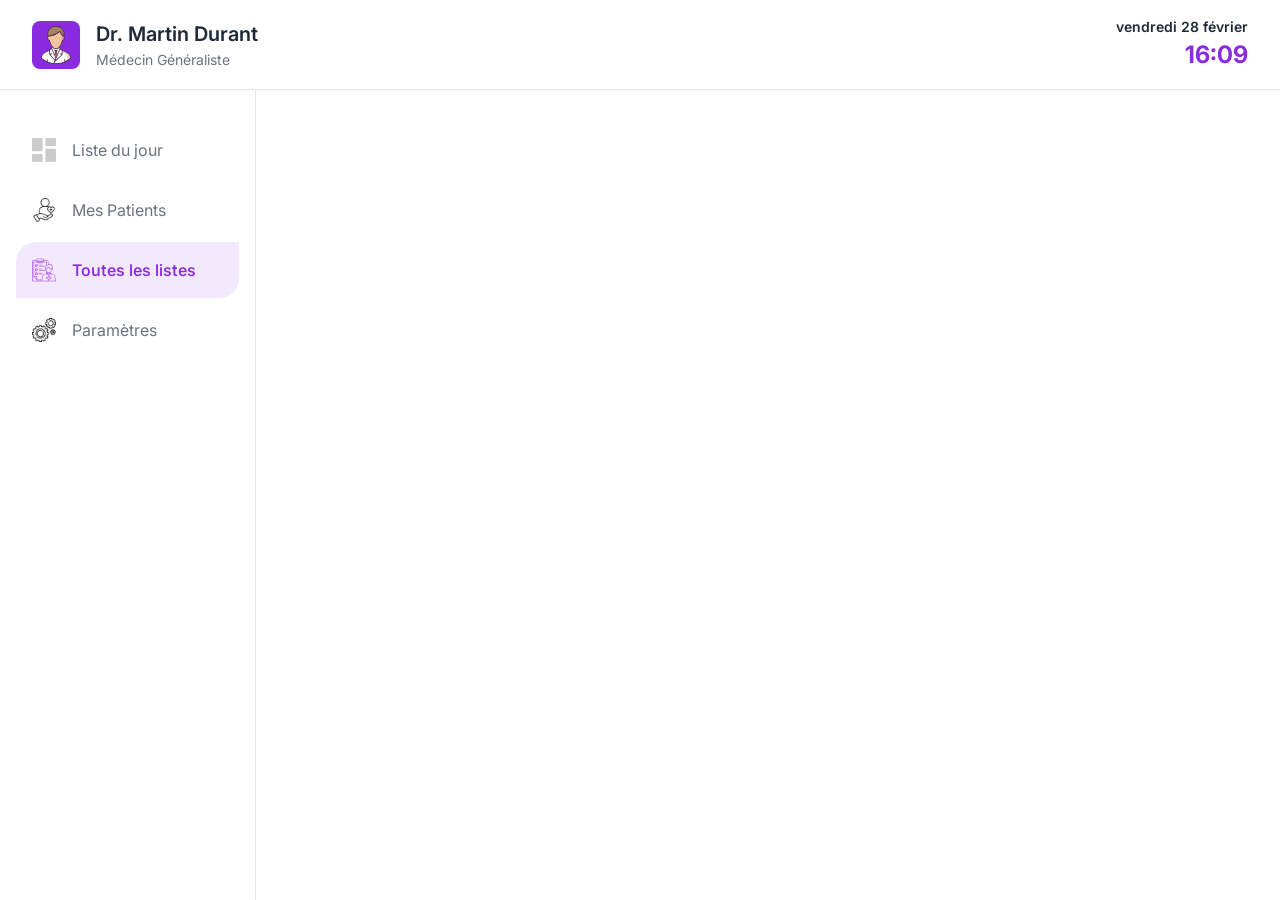
==== public/index.html @ dd7ab50a "✨ V_frontend_01 : "version interfaces_01 "" ====
<!DOCTYPE html>
<html lang="fr">

<head>
    <meta charset="UTF-8">
    <meta name="viewport" content="width=device-width, initial-scale=1.0">
    <title>Gestion de patients</title>
    <link rel="stylesheet" href="../public/assets/css/styles.css">
</head>

<body>
    <div class="app">
        <!-- Header -->
        <header class="header">
            <div class="header__profile">
                <div class="avatar">
                    <img src="../public/assets/icons/avatar_docteur01.svg" alt="MD">
                </div>
                <div class="profile-info">
                    <h1>Dr. Martin Durant</h1>
                    <p>Médecin Généraliste</p>
                </div>
            </div>
            <div class="header__datetime">
                <p class="date">vendredi 28 février</p>
                <p class="time">16:09</p>
            </div>
        </header>

        <div class="layout">
            <!-- Sidebar -->
            <nav class="sidebar">
                <ul class="sidebar__menu ">
                    <li class="sidebar__item " data-page="dashboard">
                        <i class="icon">
                            <img src="../public/assets/icons/icons_nav/dashboard03.svg"></img>
                        </i>
                        <span>Liste du jour</span>
                    </li>
                    <li class="sidebar__item" data-page="patients">
                        <i class="icon">
                            <img src="../public/assets/icons/icons_nav/patient01.png" alt="">
                        </i>
                        <span>Mes Patients</span>
                    </li>
                    <li class="sidebar__item active" data-page="lists">
                        <i class="icon">
                            <img src="../public/assets/icons/icons_nav/listPatients.png" alt="">
                        </i>
                        <span>Toutes les listes</span>
                    </li>
                    <li class="sidebar__item" data-page="settings">
                        <i class="icon">
                            <img src="../public/assets/icons/icons_nav/parametres.png" alt="">
                        </i>
                        <span>Paramètres</span>
                    </li>
                </ul>
            </nav>
            <!-- Contenu principal -->
            <div class="main-content" id="main-content">
                <!-- Le contenu de la page sera chargé ici -->
            </div>
        </div>
    </div>

    <script src="../public/assets/js/app.js"></script>
</body>

</html>
---- public/assets/css/styles.css ----
/* main.scss */
/* base/variables.scss */
/* base/reset.scss */
@import url("https://fonts.googleapis.com/css2?family=Inter:ital,opsz,wght@0,14..32,100..900;1,14..32,100..900&display=swap");
*, *::before, *::after {
  box-sizing: border-box;
  margin: 0;
  padding: 0;
}

html, body {
  height: 100%;
  font-family: "Inter", sans-serif;
}

body {
  line-height: 1.5;
  -webkit-font-smoothing: antialiased;
  color: #1F2937;
  background-color: #F9FAFB;
}

img, picture, video, canvas, svg {
  display: block;
  max-width: 100%;
}

input, button, textarea, select {
  font: inherit;
}

p, h1, h2, h3, h4, h5, h6 {
  overflow-wrap: break-word;
}

ul, ol {
  list-style: none;
}

a {
  text-decoration: none;
  color: inherit;
}

button {
  background: none;
  border: none;
  cursor: pointer;
}

/* base/fonts.scss */
.text-light {
  font-weight: 300;
}

.text-regular {
  font-weight: 400;
}

.text-medium {
  font-weight: 500;
}

.text-semibold {
  font-weight: 600;
}

.text-bold {
  font-weight: 700;
}

/* base/typography.scss */
body {
  font-family: "Inter", sans-serif;
  font-weight: 400;
  line-height: 1.5;
  color: #1F2937;
}

h1, h2, h3, h4, h5, h6 {
  font-weight: 600;
  margin-bottom: 0.5rem;
}

h1 {
  font-size: 1.5rem;
}

h2 {
  font-size: 1.25rem;
}

p {
  margin-bottom: 1rem;
}

.text-secondary {
  color: #6B7280;
}

.text-primary {
  color: rgb(138, 43, 226);
}

/* layout/app.scss */
.app {
  display: flex;
  flex-direction: column;
  height: 100vh;
  overflow: hidden;
}

.layout {
  display: flex;
  flex: 1;
  overflow: hidden;
}

.content-wrapper {
  display: flex;
  flex: 1;
  padding: 1rem;
  gap: 1rem;
  overflow: hidden;
}

.patient-details {
  width: 300px;
  flex-shrink: 0;
}

.main-content {
  flex: 1;
  display: flex;
  flex-direction: column;
  gap: 1rem;
  overflow: auto;
}

/* components/header.scss */
.header {
  display: flex;
  justify-content: space-between;
  align-items: center;
  padding: 1rem 2rem;
  border-bottom: 1px solid #E5E7EB;
  background-color: #FFFFFF;
}
.header__profile {
  display: flex;
  align-items: center;
  gap: 1rem;
}
.header__profile .avatar {
  width: 48px;
  height: 48px;
  padding: 0.25rem;
  background-color: rgb(138, 43, 226);
  border-radius: 0.5rem;
  display: flex;
  align-items: center;
  justify-content: center;
  color: white;
  font-weight: bold;
}
.header__profile .avatar img {
  width: 100%;
  height: 100%;
  object-fit: cover;
  border-radius: 0.5rem;
}
.header__profile .profile-info h1 {
  font-size: 1.25rem;
  font-weight: 600;
  color: #1F2937;
  margin-bottom: 0;
}
.header__profile .profile-info p {
  font-size: 0.875rem;
  color: #6B7280;
  margin: 0;
}
.header__datetime {
  text-align: right;
}
.header__datetime .date {
  font-size: 0.875rem;
  font-weight: 600;
  color: #1F2937;
  margin-bottom: 0;
}
.header__datetime .time {
  font-size: 1.5rem;
  font-weight: bold;
  color: rgb(138, 43, 226);
  margin: 0;
}

/* components/sidebar.scss */
.sidebar {
  width: 20%;
  background-color: #FFFFFF;
  border-right: 1px solid #E5E7EB;
  padding: 2rem 1rem 1rem;
}
.sidebar__menu {
  display: flex;
  flex-direction: column;
  gap: 0.25rem;
}
.sidebar__item {
  display: flex;
  align-items: center;
  gap: 1rem;
  padding: 1rem;
  color: #6B7280;
  transition: background-color 0.3s, color 0.3s;
  border-radius: 20px 0px 20px 0px;
  cursor: pointer;
}
.sidebar__item:hover {
  background-color: #F3F4F6;
}
.sidebar__item:hover .icon img {
  filter: brightness(0) saturate(100%) invert(100%) sepia(90%) saturate(1960%) hue-rotate(267deg) brightness(94%) contrast(93%);
}
.sidebar__item.active {
  background-color: rgba(138, 43, 226, 0.1);
  color: rgb(138, 43, 226);
  font-weight: 550;
}
.sidebar__item.active .icon img {
  filter: brightness(0) saturate(100%) invert(24%) sepia(100%) saturate(1960%) hue-rotate(267deg) brightness(94%) contrast(93%);
}
.sidebar__item .icon {
  width: 24px;
  height: 24px;
  display: flex;
  align-items: center;
  justify-content: center;
}
.sidebar__item img {
  width: 100%;
  height: 100%;
  filter: grayscale(100%);
  transition: filter 0.3s;
}

/* components/waiting-list.scss */
.main-content {
  padding: 0.25rem;
  display: flex;
  flex-direction: row;
  height: 100vh;
  overflow: hidden;
  background-color: #FFFFFF;
}

.main-content-center {
  flex: 1;
  display: flex;
  width: 75%;
  padding: 1.5rem;
  flex-direction: column;
  background-color: #FFFFFF;
  gap: 1rem;
}
.main-content-center__header {
  display: flex;
  justify-content: space-between;
  align-items: center;
}
.main-content-center__header h2 {
  font-size: 1.5rem;
  font-weight: bold;
  margin-bottom: 0.25rem;
}
.main-content-center__header p {
  color: #6B7280;
  font-size: 0.875rem;
  margin: 0;
}
.main-content-center__header img {
  width: 24px;
  height: 24px;
}

.btn-primary {
  background-color: rgb(138, 43, 226);
  color: white;
  border-radius: 0.5rem;
  padding: 0.5rem 1rem;
  display: flex;
  align-items: center;
  gap: 0.5rem;
  font-weight: 500;
  transition: all 300ms ease-in-out;
}
.btn-primary:hover {
  background-color: rgba(138, 43, 226, 0.9);
}

.waiting-list {
  background-color: #FFFFFF;
  border-radius: 0.5rem;
  border: 1px solid rgba(138, 43, 226, 0.1);
  box-shadow: 0 1px 3px rgba(0, 0, 0, 0.1), 0 1px 2px rgba(0, 0, 0, 0.06);
  overflow: hidden;
}
.waiting-list table {
  width: 100%;
  border-collapse: collapse;
}
.waiting-list table th {
  text-align: center;
  padding: 1rem 1.5rem;
  font-size: 0.75rem;
  font-weight: 600;
  color: #6B7280;
  background-color: #F9FAFB;
  text-transform: uppercase;
  border-bottom: 1px solid #E5E7EB;
}
.waiting-list table td {
  padding: 1rem;
  border-bottom: 1px solid #E5E7EB;
  font-size: 0.875rem;
}
.waiting-list table .empty-state td {
  text-align: center;
  color: #6B7280;
  padding: 2rem;
}

/* components/patient-details.scss */
.patient-details {
  width: 25%;
  padding: 1rem;
  flex-shrink: 0;
  background-color: #FFFFFF;
}

.panel {
  background-color: #FFFFFF;
  border-radius: 0.5rem;
  box-shadow: 0 1px 3px rgba(0, 0, 0, 0.1), 0 1px 2px rgba(0, 0, 0, 0.06);
  border: 1px solid rgba(138, 43, 226, 0.1);
  overflow: hidden;
  height: 100%;
  display: flex;
  flex-direction: column;
}
.panel__header {
  display: flex;
  align-items: center;
  gap: 0.5rem;
  padding: 1.5rem;
}
.panel__header img {
  width: 24px;
  height: 24px;
  font-size: 1.25rem;
  transition: filter 0.3s;
}
.panel__header h2 {
  font-size: 1rem;
  font-weight: 600;
  margin: 0;
}
.panel__content {
  flex: 1;
  display: flex;
  padding: 1.5rem;
  flex-direction: column;
}

.patient-placeholder {
  display: flex;
  flex-direction: column;
  align-items: center;
  justify-content: center;
  text-align: center;
  height: 100%;
  color: #6B7280;
  gap: 1rem;
}
.patient-placeholder img {
  font-size: 3rem;
  color: #E5E7EB;
  filter: invert(24%) sepia(90%) saturate(1960%) hue-rotate(267deg) brightness(94%) contrast(93%);
  width: 50px;
  height: 50px;
  border-radius: 50%;
  display: flex;
  align-items: center;
  justify-content: center;
}
.patient-placeholder p {
  font-size: 0.875rem;
  max-width: 200px;
  line-height: 1.4;
}

/* components/status-counters.scss */
.status-counters {
  display: grid;
  grid-template-columns: repeat(3, 1fr);
  gap: 1rem;
}

.counter {
  background-color: #FFFFFF;
  border-radius: 0.5rem;
  border: 1px solid rgba(138, 43, 226, 0.1);
  box-shadow: 0 1px 3px rgba(0, 0, 0, 0.1), 0 1px 2px rgba(0, 0, 0, 0.06);
  padding: 1rem;
  display: flex;
  align-items: center;
  gap: 1rem;
}
.counter img {
  width: 40px;
  height: 40px;
  border-radius: 0.25rem;
  display: flex;
  align-items: center;
  justify-content: center;
  font-size: 1.25rem;
}
.counter__info {
  display: flex;
  flex-direction: column;
}
.counter__info span {
  font-size: 0.875rem;
  color: #6B7280;
}
.counter__info strong {
  font-size: 1.5rem;
  font-weight: 600;
}
.counter.waiting i {
  background-color: rgba(138, 43, 226, 0.1);
  color: rgb(138, 43, 226);
}
.counter.waiting strong {
  color: rgb(138, 43, 226);
}
.counter.absent i {
  background-color: #FEE2E2;
  color: #EF4444;
}
.counter.absent strong {
  color: #EF4444;
}
.counter.done i {
  background-color: #D1FAE5;
  color: #10B981;
}
.counter.done strong {
  color: #10B981;
}

.patients-page {
  background-color: #FFFFFF;
  padding: 1rem;
  width: 100%;
  max-height: 80vh;
  overflow-y: auto;
}
.patients-page .patients-header {
  margin-bottom: 1rem;
}
.patients-page .patients-header h1 {
  padding-top: 0.25rem;
  font-size: 1.5rem;
  font-weight: bold;
  color: #1F2937;
  margin-bottom: 0.5rem;
}
.patients-page .patients-header p {
  margin-top: -0.25rem;
  font-size: 0.875rem;
  color: #6B7280;
}
.patients-page .search-container {
  margin-bottom: 1.5rem;
  border: 2px solid rgba(135, 206, 235, 0.1);
  border-radius: 1rem;
  box-shadow: 0 1px 3px rgba(0, 0, 0, 0.1), 0 1px 2px rgba(0, 0, 0, 0.06);
}
.patients-page .search-container .search-box {
  position: relative;
  width: 100%;
}
.patients-page .search-container .search-box .search-icon {
  position: absolute;
  left: 1rem;
  top: 50%;
  transform: translateY(-50%);
}
.patients-page .search-container .search-box .search-icon img {
  width: 20px;
  height: 20px;
  opacity: 0.6;
}
.patients-page .search-container .search-box input {
  width: 100%;
  padding: 1rem 1rem 1rem 48px;
  border: 1px inset transparent;
  font-size: 1rem;
  outline: rgba(138, 43, 226, 0.9);
}
.patients-page .search-container .search-box input:focus {
  outline: 2px double #E5E7EB;
  border-radius: 1rem;
  border-color: rgba(138, 43, 226, 0.1);
}
.patients-page .search-container .search-box input::placeholder {
  color: #6B7280;
}
.patients-page .patients-list-container {
  display: flex;
  gap: 1rem;
}
.patients-page .patients-list-container .patients-list {
  width: 70%;
  background: white;
  border-radius: 0.5rem;
  border: 1px solid rgba(138, 43, 226, 0.1);
  overflow: hidden;
}
.patients-page .patients-list-container .patients-list .patients-list-header {
  display: flex;
  padding: 1rem;
  background-color: #F3F4F6;
  border-bottom: 1px solid rgba(138, 43, 226, 0.1);
}
.patients-page .patients-list-container .patients-list .patients-list-header .column-header {
  font-weight: 600;
  font-size: 0.75rem;
  color: #6B7280;
}
.patients-page .patients-list-container .patients-list .patients-list-header .patient-column {
  flex: 1;
  padding-left: 10px;
  text-align: left;
}
.patients-page .patients-list-container .patients-list .patients-list-header .passage-column {
  flex: 1;
  text-align: center;
}
.patients-page .patients-list-container .patients-list .patients-list-header .status-column {
  flex: 1;
  padding-right: 10px;
  text-align: right;
}
.patients-page .patients-list-container .patients-list .patients-list-empty {
  display: flex;
  justify-content: center;
  vertical-align: auto;
  align-items: center;
  padding: 3rem;
  color: #6B7280;
  font-size: 16px;
}
.patients-page .patients-list-container .patients-list .patients-list-empty p {
  margin: auto 0;
  padding: 15px;
}
.patients-page .patients-list-container .patient-details-placeholder {
  width: 35%;
  background: white;
  border-radius: 0.5rem;
  border: 1px solid rgba(138, 43, 226, 0.1);
  padding: 4.5rem;
  display: flex;
  flex-direction: column;
  align-items: center;
  justify-content: center;
  text-align: center;
}
.patients-page .patients-list-container .patient-details-placeholder img {
  width: 80px;
  height: 80px;
  opacity: 0.7;
}
.patients-page .patients-list-container .patient-details-placeholder p {
  color: #6B7280;
  font-size: 16px;
  max-width: 100%;
  margin: 0;
}

.listes-page {
  width: 100%;
  max-height: 80vh;
  overflow-y: auto;
  padding: 16px;
}
.listes-page .listes-header {
  display: flex;
  justify-content: space-between;
  vertical-align: middle;
  margin-bottom: 24px;
  width: 100%;
}
.listes-page .listes-header h1 {
  padding-top: 0.25rem;
  font-size: 1.5rem;
  font-weight: bold;
  color: #1F2937;
  margin-bottom: 0.25rem;
}
.listes-page .listes-header p {
  font-size: 0.875rem;
  color: #757575;
  margin: 0;
}
.listes-page .lists-body {
  display: flex;
  align-items: center;
}
.listes-page .date-selector {
  display: flex;
  align-items: center;
}
.listes-page .date-selector .date-nav {
  background: none;
  border: none;
  font-size: 20px;
  cursor: pointer;
  color: #8e44ad;
  margin: 0 16px;
}
.listes-page .date-selector .date-nav:hover {
  color: rgb(111.9502074689, 53.6099585062, 136.3900414938);
}
.listes-page .date-selector .current-date {
  font-size: 18px;
  font-weight: 500;
  color: #333;
}
.listes-page .today-button {
  padding: 0.5rem 24px;
  background-color: rgb(239.82, 242.35, 244.88);
  border-radius: 8px;
  color: #6B7280;
  cursor: pointer;
}
.listes-page .list-container {
  background: white;
  border-radius: 8px;
  border: 1px solid #e0e0e0;
  padding: 24px;
  min-height: 150px;
  margin-bottom: 24px;
}
.listes-page .list-container .empty-list-message {
  padding-top: 30px;
  display: flex;
  justify-content: center;
  align-items: center;
  gap: 10px;
  color: #757575;
  font-size: 16px;
}
.listes-page .list-container .empty-list-message p {
  margin-bottom: 0;
}
.listes-page .list-container .empty-list-message img {
  width: 32px;
}
.listes-page .appointments-future {
  border: 1px solid #e0e0e0;
  border-radius: 8px;
}
.listes-page .appointments-future .titre__header {
  color: #333;
  padding: 16px 24px;
}
.listes-page .appointments-future .appointments__content {
  padding: 16px 24px;
}
.listes-page .appointments-future table {
  width: 100%;
  border-radius: 0.5rem;
  border-collapse: collapse;
  box-shadow: 0 1px 3px rgba(0, 0, 0, 0.08);
  margin-bottom: 24px;
}
.listes-page .appointments-future table th, .listes-page .appointments-future table td {
  padding: 16px;
  text-align: left;
  border-bottom: 1px solid #e0e0e0;
}
.listes-page .appointments-future table th {
  background-color: #f5f5f5;
  font-weight: 500;
  font-size: 0.875rem;
  color: #757575;
}
.listes-page .appointments-future table td {
  color: #757575;
  text-align: center;
}
.listes-page .appointments-future table td:first-child {
  text-align: left;
}
.listes-page .appointments-future table th:nth-child(1) {
  text-align: left;
  padding-left: 100px;
}
.listes-page .appointments-future table th:nth-child(2) {
  text-align: center;
}
.listes-page .appointments-future table th:nth-child(3) {
  text-align: right;
  padding-right: 100px;
}
.listes-page .appointments-future table .empty-row td {
  padding: 48px;
  text-align: center;
  color: #757575;
  font-size: 0.875rem;
}

/* components/_settings.scss */
.settings-page {
  background-color: #FFFFFF;
  padding: 16px;
  width: 100%;
  max-height: 80vh;
  overflow-y: auto;
}

.settings-header {
  margin-bottom: 24px;
  display: flex;
  justify-content: space-between;
  align-items: center;
}
.settings-header h1 {
  font-size: 1.5rem;
  font-weight: bold;
  color: #1F2937;
  margin-bottom: 0.25rem;
}
.settings-header p {
  color: #6B7280;
  font-size: 0.875rem;
}

.titre_section {
  padding: 0.25rem 0;
}

.settings-card {
  background-color: #FFFFFF;
  border-radius: 0.5rem;
  box-shadow: 0 1px 3px rgba(0, 0, 0, 0.1), 0 1px 2px rgba(0, 0, 0, 0.06);
  border: 1px solid rgba(135, 206, 235, 0.1);
}
.settings-card__header {
  display: flex;
  align-items: center;
  padding: 16px;
  align-items: center;
}
.settings-card__header .icon-circle {
  width: 40px;
  height: 40px;
  border-radius: 50%;
  background-color: rgba(138, 43, 226, 0.1);
  display: flex;
  align-items: center;
  justify-content: center;
}
.settings-card__header .icon-circle img {
  width: 40px;
  height: 40px;
}
.settings-card__header h2 {
  padding-left: 16px;
  margin-bottom: 0;
  font-size: 1.5rem;
  font-weight: 600;
  color: #1F2937;
}
.settings-card__content {
  padding: 24px;
}

.settings-row {
  display: flex;
  flex-wrap: wrap;
  margin-bottom: 16px;
}
.settings-row:last-child {
  margin-bottom: 0;
}
.settings-row .settings-field {
  flex: 1;
  min-width: 200px;
}
.settings-row .settings-field.wide {
  flex-basis: 100%;
}
.settings-row .settings-field.wide input {
  width: 100%;
}

.settings-field label {
  display: block;
  font-size: 0.875rem;
  color: #6B7280;
  margin-bottom: 0.25rem;
}
.settings-field input {
  font-size: 1rem;
  min-width: 300px;
  color: #1F2937;
  padding: 0.25rem 16px;
  border-radius: 0.5rem;
  border: 2px solid transparent;
  box-shadow: 0 1px 3px rgba(0, 0, 0, 0.1), 0 1px 2px rgba(0, 0, 0, 0.06);
  background: rgba(243, 244, 246, 0.7);
  font-weight: 500;
}
.settings-field input:focus {
  outline: none;
  box-shadow: none;
  border-bottom: 2px solid rgb(138, 43, 226);
}

.settings-actions {
  margin-bottom: 24px;
}

.btn {
  display: flex;
  padding: 0.5rem 24px;
  border-radius: 9999px;
  font-weight: 500;
  cursor: pointer;
  transition: background-color 0.3s, transform 0.2s;
  border: none;
}
.btn-primary {
  background-color: rgb(138, 43, 226);
  color: white;
}
.btn-primary:hover {
  background-color: rgb(125.2863070539, 29.3008298755, 214.1991701245);
}
.btn-primary:active {
  transform: scale(0.95);
}
.btn-primary .icon {
  width: 24px;
  height: 24px;
  font-size: 1.2rem;
  transition: transform 0.3s, color 0.3s;
}
.btn-primary.clicked .icon {
  transform: rotate(180deg);
  color: rgb(135, 206, 235);
}

/*# sourceMappingURL=styles.css.map */
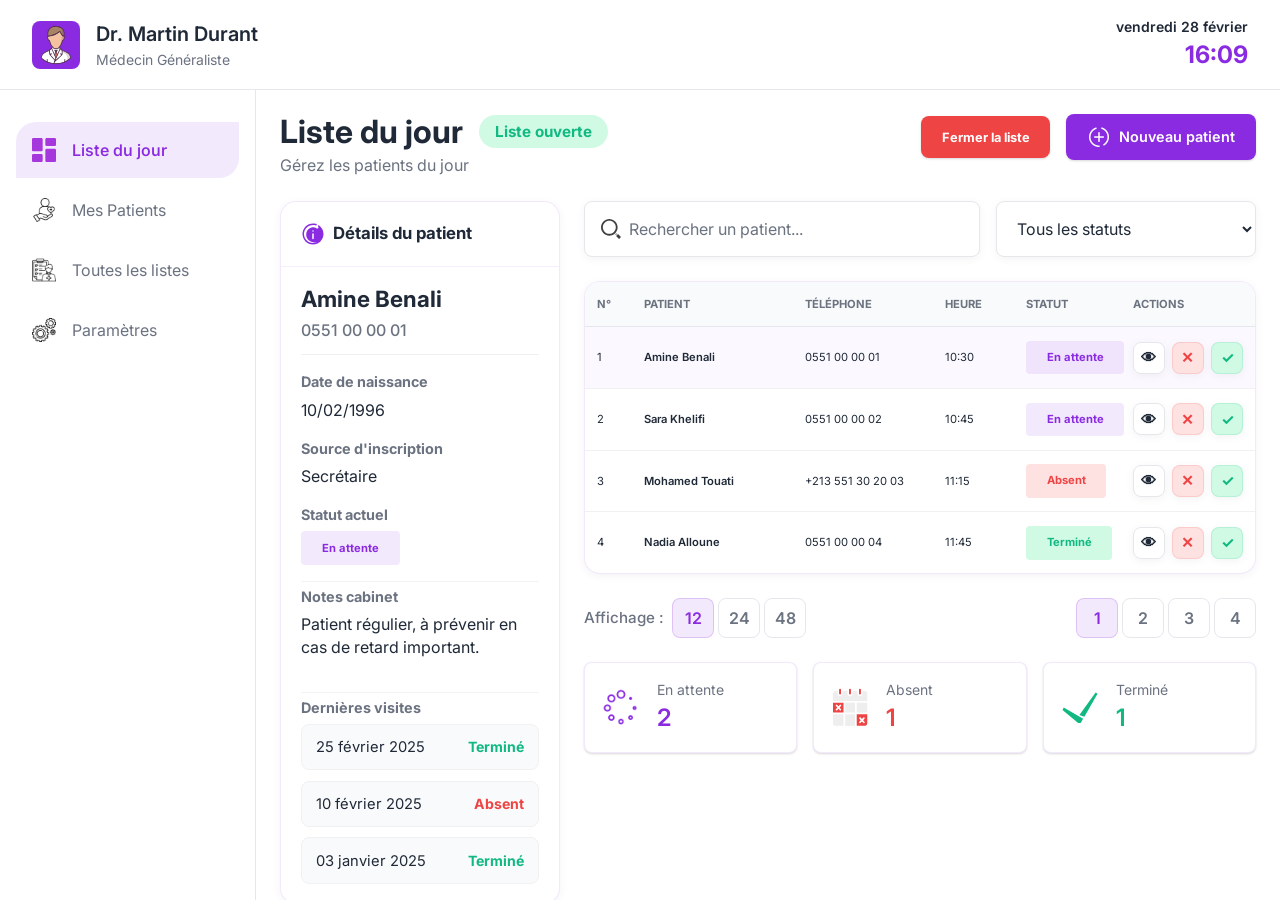
==== commit 5461291d: "✨ Version frontend de Liste du jour (f : index.html, _dashboard.html, _dashboardPatientDetails.scss " ====
--- a/public/index.html
+++ b/public/index.html
@@ -5,7 +5,7 @@
     <meta charset="UTF-8">
     <meta name="viewport" content="width=device-width, initial-scale=1.0">
     <title>Gestion de patients</title>
-    <link rel="stylesheet" href="../public/assets/css/styles.css">
+    <link rel="stylesheet" href="assets/css/styles.css">
 </head>
 
 <body>
@@ -14,7 +14,7 @@
         <header class="header">
             <div class="header__profile">
                 <div class="avatar">
-                    <img src="../public/assets/icons/avatar_docteur01.svg" alt="MD">
+                    <img src="assets/icons/avatar_docteur01.svg" alt="MD">
                 </div>
                 <div class="profile-info">
                     <h1>Dr. Martin Durant</h1>
@@ -31,27 +31,27 @@
             <!-- Sidebar -->
             <nav class="sidebar">
                 <ul class="sidebar__menu ">
-                    <li class="sidebar__item " data-page="dashboard">
+                    <li class="sidebar__item active" data-page="dashboard">
                         <i class="icon">
-                            <img src="../public/assets/icons/icons_nav/dashboard03.svg"></img>
+                            <img src="assets/icons/icons_nav/dashboard03.svg"></img>
                         </i>
                         <span>Liste du jour</span>
                     </li>
                     <li class="sidebar__item" data-page="patients">
                         <i class="icon">
-                            <img src="../public/assets/icons/icons_nav/patient01.png" alt="">
+                            <img src="assets/icons/icons_nav/patient01.png" alt="">
                         </i>
                         <span>Mes Patients</span>
                     </li>
-                    <li class="sidebar__item active" data-page="lists">
+                    <li class="sidebar__item" data-page="lists">
                         <i class="icon">
-                            <img src="../public/assets/icons/icons_nav/listPatients.png" alt="">
+                            <img src="assets/icons/icons_nav/listPatients.png" alt="">
                         </i>
                         <span>Toutes les listes</span>
                     </li>
                     <li class="sidebar__item" data-page="settings">
                         <i class="icon">
-                            <img src="../public/assets/icons/icons_nav/parametres.png" alt="">
+                            <img src="assets/icons/icons_nav/parametres.png" alt="">
                         </i>
                         <span>Paramètres</span>
                     </li>
@@ -64,7 +64,7 @@
         </div>
     </div>
 
-    <script src="../public/assets/js/app.js"></script>
+    <script src="assets/js/app.js"></script>
 </body>
 
 </html>
--- a/public/assets/css/styles.css
+++ b/public/assets/css/styles.css
@@ -1,3 +1,4 @@
+@charset "UTF-8";
 /* main.scss */
 /* base/variables.scss */
 /* base/reset.scss */
@@ -246,161 +247,672 @@
   transition: filter 0.3s;
 }
 
-/* components/waiting-list.scss */
+/* =========================================================
+   DASHBOARD / LISTE DU JOUR
+   ---------------------------------------------------------
+   Ce fichier gère :
+   - la structure générale de la page Liste du jour
+   - le titre + badge + boutons du haut
+   - la recherche + filtre
+   - le tableau
+   - les actions en icônes
+   - la pagination
+   ---------------------------------------------------------
+   IMPORTANT :
+   - On garde le panneau détails à gauche
+   - On donne plus de place au tableau pour écran ~1240px
+   ========================================================= */
 .main-content {
-  padding: 0.25rem;
-  display: flex;
-  flex-direction: row;
-  height: 100vh;
-  overflow: hidden;
+  padding: 1.5rem;
   background-color: #FFFFFF;
-}
-
-.main-content-center {
-  flex: 1;
-  display: flex;
-  width: 75%;
-  padding: 1.5rem;
+  min-height: calc(100vh - 110px);
+}
+
+/* ---------------------------------------------------------
+   Wrapper global de la page
+--------------------------------------------------------- */
+.day-list-page {
+  display: flex;
   flex-direction: column;
-  background-color: #FFFFFF;
+  gap: 1.5rem;
+}
+
+/* ---------------------------------------------------------
+   Bloc du haut :
+   - titre
+   - badge état
+   - boutons
+--------------------------------------------------------- */
+.day-list-page__top {
+  display: flex;
+  justify-content: space-between;
+  align-items: flex-start;
+  gap: 1.5rem;
+  flex-wrap: wrap;
+}
+
+.day-list-page__heading {
+  display: flex;
+  flex-direction: column;
+  gap: 0.25rem;
+}
+.day-list-page__heading h2 {
+  margin: 0;
+  font-size: clamp(2rem, 2vw, 2.7rem);
+  line-height: 1.1;
+  font-weight: 700;
+  color: #1F2937;
+}
+.day-list-page__heading p {
+  margin: 0;
+  font-size: 1rem;
+  color: #6B7280;
+}
+
+.title-row {
+  display: flex;
+  align-items: center;
   gap: 1rem;
-}
-.main-content-center__header {
-  display: flex;
-  justify-content: space-between;
-  align-items: center;
-}
-.main-content-center__header h2 {
-  font-size: 1.5rem;
-  font-weight: bold;
-  margin-bottom: 0.25rem;
-}
-.main-content-center__header p {
-  color: #6B7280;
-  font-size: 0.875rem;
-  margin: 0;
-}
-.main-content-center__header img {
+  flex-wrap: wrap;
+}
+
+/* ---------------------------------------------------------
+   Badge ouvert / fermé
+--------------------------------------------------------- */
+.list-status-badge {
+  display: inline-flex;
+  align-items: center;
+  justify-content: center;
+  padding: 0.55rem 1rem;
+  border-radius: 9999px;
+  font-size: 0.95rem;
+  font-weight: 700;
+  line-height: 1;
+  white-space: nowrap;
+}
+.list-status-badge--open {
+  background-color: #D1FAE5;
+  color: #10B981;
+}
+.list-status-badge--closed {
+  background-color: #FEE2E2;
+  color: #EF4444;
+}
+
+/* ---------------------------------------------------------
+   Boutons à droite
+--------------------------------------------------------- */
+.day-list-page__top-actions {
+  display: flex;
+  align-items: center;
+  gap: 1rem;
+  flex-wrap: wrap;
+}
+
+/* Bouton violet principal */
+.btn-primary {
+  background-color: rgb(138, 43, 226);
+  color: #fff;
+  border: none;
+  border-radius: 0.5rem;
+  font-size: 0.9rem;
+  padding: 0.7rem 1.3rem;
+  display: inline-flex;
+  align-items: center;
+  gap: 0.5rem;
+  font-weight: 600;
+  cursor: pointer;
+  transition: all 300ms ease-in-out;
+  box-shadow: 0 1px 3px rgba(0, 0, 0, 0.1), 0 1px 2px rgba(0, 0, 0, 0.06);
+}
+.btn-primary img {
   width: 24px;
   height: 24px;
-}
-
-.btn-primary {
-  background-color: rgb(138, 43, 226);
-  color: white;
-  border-radius: 0.5rem;
-  padding: 0.5rem 1rem;
-  display: flex;
-  align-items: center;
-  gap: 0.5rem;
-  font-weight: 500;
-  transition: all 300ms ease-in-out;
+  object-fit: contain;
 }
 .btn-primary:hover {
   background-color: rgba(138, 43, 226, 0.9);
-}
-
+  transform: translateY(-1px);
+}
+
+/* Bouton ouvrir / fermer */
+.btn-toggle-list {
+  border: none;
+  border-radius: 0.5rem;
+  padding: 0.7rem 1.3rem;
+  font-size: 0.8rem;
+  font-weight: 700;
+  cursor: pointer;
+  transition: all 300ms ease-in-out;
+  box-shadow: 0 1px 3px rgba(0, 0, 0, 0.1), 0 1px 2px rgba(0, 0, 0, 0.06);
+}
+.btn-toggle-list:hover {
+  transform: translateY(-1px);
+}
+.btn-toggle-list--close {
+  background-color: #EF4444;
+  color: #fff;
+}
+.btn-toggle-list--open {
+  background-color: #10B981;
+  color: #fff;
+}
+
+/* ---------------------------------------------------------
+   LAYOUT PRINCIPAL
+   - détails gauche
+   - contenu droit
+   ---------------------------------------------------------
+   Très important :
+   On garde une colonne gauche plus compacte
+   pour laisser un maximum de largeur au tableau.
+--------------------------------------------------------- */
+.day-list-layout {
+  display: grid;
+  grid-template-columns: 300px minmax(0, 1fr);
+  gap: 1.5rem;
+  align-items: start;
+}
+
+.day-list-main {
+  display: flex;
+  flex-direction: column;
+  gap: 1.5rem;
+  min-width: 0;
+}
+
+/* ---------------------------------------------------------
+   Barre recherche + filtre
+--------------------------------------------------------- */
+.day-list-toolbar {
+  display: grid;
+  grid-template-columns: minmax(0, 1fr) 260px;
+  gap: 1rem;
+  align-items: center;
+}
+
+.search-box {
+  display: flex;
+  align-items: center;
+  gap: 0.5rem;
+  min-height: 56px;
+  padding: 0 1rem;
+  background-color: #FFFFFF;
+  border: 1px solid #E5E7EB;
+  border-radius: 0.5rem;
+  box-shadow: 0 2px 10px rgba(0, 0, 0, 0.05);
+}
+.search-box img {
+  width: 20px;
+  height: 20px;
+  opacity: 0.75;
+  flex-shrink: 0;
+}
+.search-box input {
+  border: none;
+  outline: none;
+  width: 100%;
+  background: transparent;
+  font-size: 1rem;
+  color: #1F2937;
+}
+.search-box input::placeholder {
+  color: #6B7280;
+}
+
+.filter-box select {
+  width: 100%;
+  min-height: 56px;
+  padding: 0 1rem;
+  border: 1px solid #E5E7EB;
+  border-radius: 0.5rem;
+  background-color: #FFFFFF;
+  color: #1F2937;
+  font-size: 1rem;
+  outline: none;
+  cursor: pointer;
+  box-shadow: 0 2px 10px rgba(0, 0, 0, 0.05);
+}
+
+/* ---------------------------------------------------------
+   Tableau principal
+--------------------------------------------------------- */
 .waiting-list {
   background-color: #FFFFFF;
-  border-radius: 0.5rem;
   border: 1px solid rgba(138, 43, 226, 0.1);
-  box-shadow: 0 1px 3px rgba(0, 0, 0, 0.1), 0 1px 2px rgba(0, 0, 0, 0.06);
+  border-radius: 1rem;
   overflow: hidden;
+  box-shadow: 0 2px 10px rgba(0, 0, 0, 0.05);
+  /* Largeurs fixes pour éviter que le tableau casse */
 }
 .waiting-list table {
   width: 100%;
   border-collapse: collapse;
-}
-.waiting-list table th {
-  text-align: center;
-  padding: 1rem 1.5rem;
-  font-size: 0.75rem;
+  table-layout: fixed;
+}
+.waiting-list .col-num {
+  width: 7%;
+}
+.waiting-list .col-patient {
+  width: 24%;
+}
+.waiting-list .col-phone {
+  width: 21%;
+}
+.waiting-list .col-time {
+  width: 12%;
+}
+.waiting-list .col-status {
+  width: 16%;
+}
+.waiting-list .col-actions {
+  width: 20%;
+}
+.waiting-list thead {
+  background-color: #F9FAFB;
+}
+.waiting-list th {
+  text-align: left;
+  padding: 1rem 0.9rem;
+  font-size: 0.95rem;
+  font-weight: 700;
+  color: #6B7280;
+  border-bottom: 1px solid #E5E7EB;
+  white-space: nowrap;
+}
+.waiting-list td {
+  padding: 0.95rem 0.9rem;
+  font-size: 0.98rem;
+  color: #1F2937;
+  border-bottom: 1px solid #f1f1f1;
+  vertical-align: middle;
+}
+.waiting-list tbody tr:last-child td {
+  border-bottom: none;
+}
+
+/* Ligne sélectionnée */
+.patient-row {
+  transition: all 300ms ease-in-out;
+}
+.patient-row:hover {
+  background-color: #faf8ff;
+}
+.patient-row.is-selected {
+  background-color: #fbf9ff;
+}
+
+/* Empêcher le nom et le téléphone de casser sur plusieurs lignes */
+.patient-name-cell,
+.patient-phone-cell {
+  white-space: nowrap;
+  overflow: hidden;
+  text-overflow: ellipsis;
+}
+
+.patient-name-cell {
   font-weight: 600;
-  color: #6B7280;
-  background-color: #F9FAFB;
-  text-transform: uppercase;
-  border-bottom: 1px solid #E5E7EB;
-}
-.waiting-list table td {
-  padding: 1rem;
-  border-bottom: 1px solid #E5E7EB;
-  font-size: 0.875rem;
-}
-.waiting-list table .empty-state td {
-  text-align: center;
-  color: #6B7280;
-  padding: 2rem;
-}
-
-/* components/patient-details.scss */
+}
+
+/* ---------------------------------------------------------
+   Statuts
+--------------------------------------------------------- */
+.status-pill {
+  display: inline-flex;
+  align-items: center;
+  justify-content: center;
+  padding: 0.7rem 1.3rem;
+  border-radius: 0.25rem;
+  font-size: 0.7rem;
+  font-weight: 700;
+  line-height: 1;
+  white-space: nowrap;
+}
+.status-pill--waiting {
+  background-color: rgba(138, 43, 226, 0.1);
+  color: rgb(138, 43, 226);
+}
+.status-pill--absent {
+  background-color: #FEE2E2;
+  color: #EF4444;
+}
+.status-pill--done {
+  background-color: #D1FAE5;
+  color: #10B981;
+}
+
+/* ---------------------------------------------------------
+   Actions : on passe en boutons icônes compacts
+   pour gagner de la place
+--------------------------------------------------------- */
+.table-actions {
+  display: flex;
+  align-items: center;
+  gap: 0.45rem;
+  flex-wrap: nowrap;
+}
+
+.btn-action-icon {
+  width: 32px;
+  height: 32px;
+  border-radius: 0.5rem;
+  border: 1px solid #E5E7EB;
+  background-color: #FFFFFF;
+  display: inline-flex;
+  align-items: center;
+  justify-content: center;
+  cursor: pointer;
+  transition: all 300ms ease-in-out;
+  box-shadow: 0 2px 10px rgba(0, 0, 0, 0.05);
+  font-size: 1.05rem;
+  font-weight: 700;
+}
+.btn-action-icon:hover {
+  transform: translateY(-1px);
+}
+.btn-action-icon span {
+  line-height: 1;
+}
+.btn-action-icon--view {
+  color: #1F2937;
+  background-color: #fff;
+}
+.btn-action-icon--absent {
+  background-color: #FEE2E2;
+  border-color: rgba(239, 68, 68, 0.15);
+  color: #EF4444;
+}
+.btn-action-icon--done {
+  background-color: #D1FAE5;
+  border-color: rgba(16, 185, 129, 0.15);
+  color: #10B981;
+}
+
+/* ---------------------------------------------------------
+   Bas de tableau
+--------------------------------------------------------- */
+.day-list-footer {
+  display: flex;
+  justify-content: space-between;
+  align-items: center;
+  gap: 1rem;
+  flex-wrap: wrap;
+}
+
+.display-count {
+  display: flex;
+  align-items: center;
+  gap: 0.5rem;
+}
+.display-count span {
+  color: #6B7280;
+  font-size: 0.95rem;
+  font-weight: 500;
+}
+
+.display-count__options {
+  display: flex;
+  align-items: center;
+  gap: 0.25rem;
+}
+
+.display-option {
+  min-width: 42px;
+  height: 40px;
+  border: 1px solid #E5E7EB;
+  border-radius: 0.5rem;
+  background-color: #FFFFFF;
+  color: #6B7280;
+  font-weight: 600;
+  cursor: pointer;
+  transition: all 300ms ease-in-out;
+}
+.display-option.is-active {
+  background-color: rgba(138, 43, 226, 0.1);
+  color: rgb(138, 43, 226);
+  border-color: rgba(138, 43, 226, 0.2);
+}
+
+.pagination {
+  display: flex;
+  align-items: center;
+  gap: 0.25rem;
+}
+
+.pagination__item {
+  min-width: 42px;
+  height: 40px;
+  border: 1px solid #E5E7EB;
+  border-radius: 0.5rem;
+  background-color: #FFFFFF;
+  color: #6B7280;
+  font-weight: 600;
+  cursor: pointer;
+  transition: all 300ms ease-in-out;
+}
+.pagination__item.is-active {
+  background-color: rgba(138, 43, 226, 0.1);
+  color: rgb(138, 43, 226);
+  border-color: rgba(138, 43, 226, 0.2);
+}
+
+/* ---------------------------------------------------------
+   Responsive
+--------------------------------------------------------- */
+/* Tablette large */
+@media (max-width: 1400px) {
+  .day-list-layout {
+    grid-template-columns: 280px minmax(0, 1fr);
+  }
+  .waiting-list th,
+  .waiting-list td {
+    font-size: 0.7rem;
+    padding: 0.85rem 0.75rem;
+  }
+  .btn-action-icon {
+    width: 32px;
+    height: 32px;
+    font-size: 0.95rem;
+  }
+}
+/* Tablette */
+@media (max-width: 1180px) {
+  .day-list-layout {
+    grid-template-columns: 1fr;
+  }
+  .day-list-toolbar {
+    grid-template-columns: 1fr;
+  }
+  .day-list-page__top {
+    flex-direction: column;
+    align-items: stretch;
+  }
+  .day-list-page__top-actions {
+    width: 100%;
+  }
+  .btn-primary,
+  .btn-toggle-list {
+    width: 30%;
+    justify-content: center;
+  }
+}
+/* Mobile / petite tablette */
+@media (max-width: 768px) {
+  .main-content {
+    padding: 1rem;
+  }
+  .waiting-list {
+    overflow-x: auto;
+  }
+  .waiting-list table {
+    min-width: 900px;
+  }
+  .day-list-page__top-actions {
+    width: 100%;
+  }
+  .btn-primary,
+  .btn-toggle-list {
+    width: 100%;
+    justify-content: center;
+  }
+}
+/* =========================================================
+   DÉTAILS DU PATIENT
+   ---------------------------------------------------------
+   Ce fichier gère uniquement le panneau de détails
+   placé à gauche dans la page "Liste du jour".
+   ========================================================= */
 .patient-details {
-  width: 25%;
-  padding: 1rem;
-  flex-shrink: 0;
-  background-color: #FFFFFF;
-}
-
+  width: 100%;
+  min-width: 0;
+}
+
+/* Carte principale */
 .panel {
   background-color: #FFFFFF;
-  border-radius: 0.5rem;
-  box-shadow: 0 1px 3px rgba(0, 0, 0, 0.1), 0 1px 2px rgba(0, 0, 0, 0.06);
+  border-radius: 1rem;
+  box-shadow: 0 2px 10px rgba(0, 0, 0, 0.05);
   border: 1px solid rgba(138, 43, 226, 0.1);
   overflow: hidden;
-  height: 100%;
   display: flex;
   flex-direction: column;
+  min-height: 100%;
 }
 .panel__header {
   display: flex;
   align-items: center;
   gap: 0.5rem;
-  padding: 1.5rem;
+  padding: 1.2rem 1.25rem;
+  border-bottom: 1px solid rgba(138, 43, 226, 0.08);
 }
 .panel__header img {
   width: 24px;
   height: 24px;
-  font-size: 1.25rem;
-  transition: filter 0.3s;
+  object-fit: contain;
+  flex-shrink: 0;
 }
 .panel__header h2 {
+  margin: 0;
+  font-size: 1.05rem;
+  font-weight: 700;
+  color: #1F2937;
+}
+.panel__content {
+  padding: 1.2rem 1.25rem;
+  display: flex;
+  flex-direction: column;
+  gap: 1rem;
+}
+
+/* ---------------------------------------------------------
+   Carte interne des infos patient
+--------------------------------------------------------- */
+.patient-details-card {
+  display: flex;
+  flex-direction: column;
+  gap: 1rem;
+}
+
+.patient-details-card__identity {
+  padding-bottom: 0.75rem;
+  border-bottom: 1px solid #f0f0f0;
+}
+.patient-details-card__identity h3 {
+  margin: 0 0 0.35rem 0;
+  font-size: 1.4rem;
+  line-height: 1.2;
+  font-weight: 700;
+  color: #1F2937;
+}
+.patient-details-card__identity p {
+  margin: 0;
+  color: #6B7280;
   font-size: 1rem;
-  font-weight: 600;
+  font-weight: 500;
+}
+
+/* ---------------------------------------------------------
+   Lignes d’info :
+   - date de naissance
+   - source inscription
+   - statut
+--------------------------------------------------------- */
+.patient-detail-item {
+  display: flex;
+  flex-direction: column;
+  gap: 0.35rem;
+}
+.patient-detail-item .label {
+  font-size: 0.9rem;
+  font-weight: 700;
+  color: #6B7280;
+}
+.patient-detail-item .value {
+  font-size: 1rem;
+  line-height: 1.45;
+  color: #1F2937;
+}
+
+/* Notes cabinet */
+.patient-detail-item--notes {
+  padding-top: 0.25rem;
+  border-top: 1px solid #f4f4f4;
+}
+
+/* Historique */
+.patient-detail-item--history {
+  padding-top: 0.25rem;
+  border-top: 1px solid #f4f4f4;
+}
+
+.visit-history {
+  list-style: none;
   margin: 0;
-}
-.panel__content {
-  flex: 1;
-  display: flex;
-  padding: 1.5rem;
+  padding: 0;
+  display: flex;
   flex-direction: column;
-}
-
-.patient-placeholder {
-  display: flex;
-  flex-direction: column;
-  align-items: center;
-  justify-content: center;
-  text-align: center;
-  height: 100%;
-  color: #6B7280;
-  gap: 1rem;
-}
-.patient-placeholder img {
-  font-size: 3rem;
-  color: #E5E7EB;
-  filter: invert(24%) sepia(90%) saturate(1960%) hue-rotate(267deg) brightness(94%) contrast(93%);
-  width: 50px;
-  height: 50px;
-  border-radius: 50%;
-  display: flex;
-  align-items: center;
-  justify-content: center;
-}
-.patient-placeholder p {
-  font-size: 0.875rem;
-  max-width: 200px;
-  line-height: 1.4;
-}
-
+  gap: 0.65rem;
+}
+.visit-history li {
+  display: flex;
+  justify-content: space-between;
+  align-items: center;
+  gap: 0.5rem;
+  padding: 0.7rem 0.85rem;
+  background-color: #F9FAFB;
+  border-radius: 0.5rem;
+  border: 1px solid #f1f1f1;
+}
+.visit-history li span {
+  font-size: 0.92rem;
+  color: #1F2937;
+}
+
+/* Statuts dans l'historique */
+.history-status {
+  font-size: 0.88rem;
+  font-weight: 700;
+  white-space: nowrap;
+}
+.history-status--done {
+  color: #10B981;
+}
+.history-status--absent {
+  color: #EF4444;
+}
+
+/* ---------------------------------------------------------
+   Responsive :
+   quand le layout passe en colonne, ce panneau reste propre
+--------------------------------------------------------- */
+@media (max-width: 1180px) {
+  .panel__content {
+    padding: 1rem;
+  }
+  .patient-details-card__identity h3 {
+    font-size: 1.25rem;
+  }
+}
 /* components/status-counters.scss */
 .status-counters {
   display: grid;
